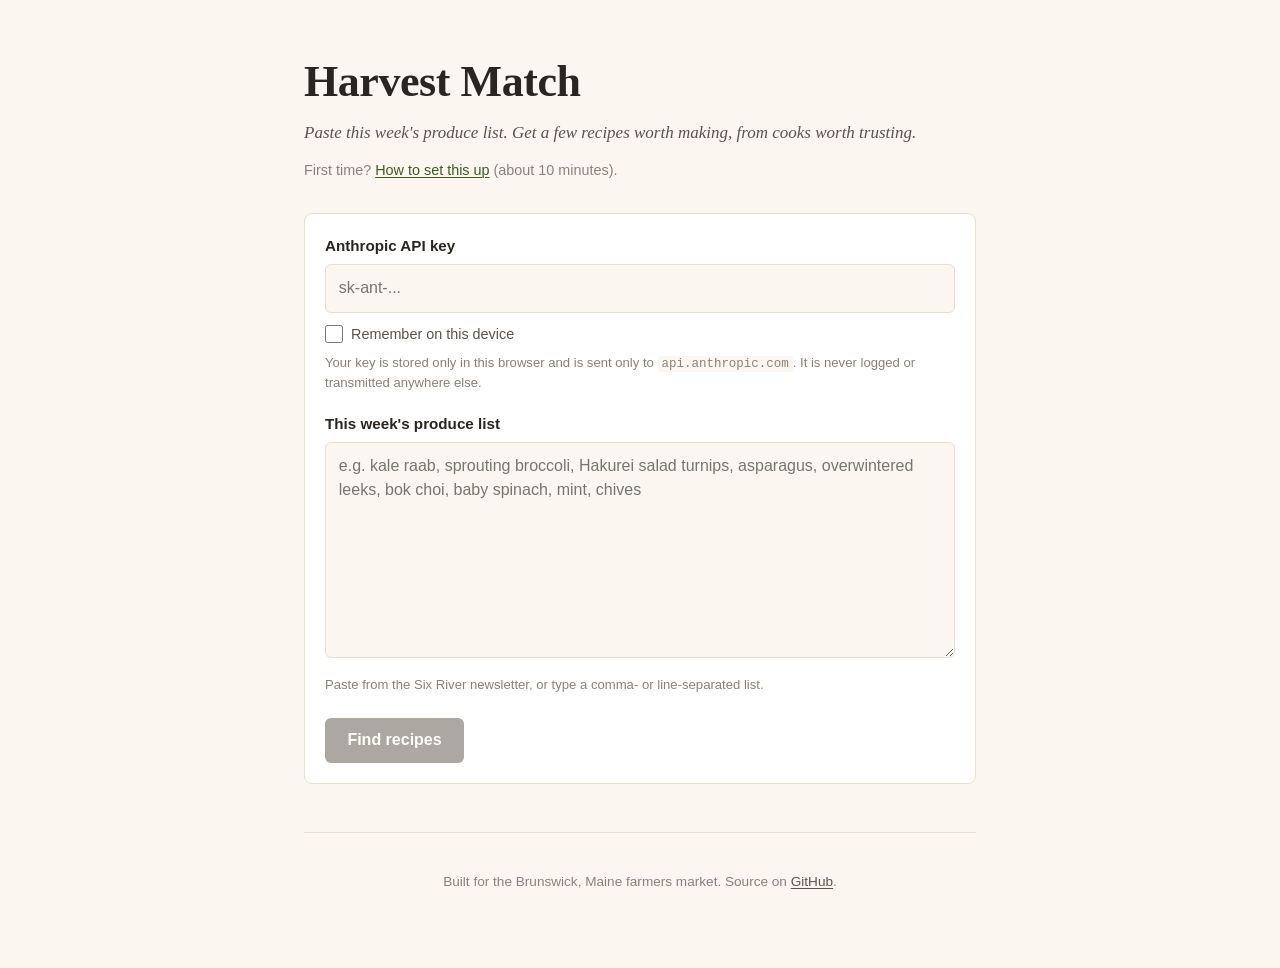
==== http/index.html @ 5d855517 "scaffold v1 of the app under http/ Static single-page app: index.html + styles.css + app.js + prompt" ====
<!doctype html>
<html lang="en">
  <head>
    <meta charset="utf-8" />
    <meta name="viewport" content="width=device-width, initial-scale=1" />
    <meta name="description" content="Paste this week's farmers market produce list, get curated recipes from a hand-picked set of cooks. For the Brunswick, Maine market." />
    <title>Harvest Match</title>
    <link rel="stylesheet" href="styles.css" />
  </head>
  <body>
    <header class="site-header">
      <h1>Harvest Match</h1>
      <p class="tagline">
        Paste this week's produce list. Get a few recipes worth making, from cooks worth trusting.
      </p>
      <p class="setup-link">
        First time? <a href="how-to-use.html">How to set this up</a> (about 10 minutes).
      </p>
    </header>

    <main>
      <form id="harvest-form" autocomplete="off">
        <div class="field">
          <label for="api-key">Anthropic API key</label>
          <input
            id="api-key"
            type="password"
            inputmode="text"
            autocapitalize="off"
            autocorrect="off"
            spellcheck="false"
            placeholder="sk-ant-..."
            required
          />
          <label class="checkbox-row">
            <input type="checkbox" id="remember-key" />
            <span>Remember on this device</span>
          </label>
          <p class="hint">
            Your key is stored only in this browser and is sent only to
            <code>api.anthropic.com</code>. It is never logged or transmitted anywhere else.
          </p>
        </div>

        <div class="field">
          <label for="produce-list">This week's produce list</label>
          <textarea
            id="produce-list"
            rows="8"
            placeholder="e.g. kale raab, sprouting broccoli, Hakurei salad turnips, asparagus, overwintered leeks, bok choi, baby spinach, mint, chives"
            required
          ></textarea>
          <p class="hint">
            Paste from the Six River newsletter, or type a comma- or line-separated list.
          </p>
        </div>

        <button type="submit" id="submit-button" disabled>Find recipes</button>
      </form>

      <section id="output-section" hidden aria-live="polite">
        <div id="status-line"></div>
        <article id="output" class="markdown-body"></article>
      </section>
    </main>

    <footer class="site-footer">
      <p>
        Built for the Brunswick, Maine farmers market. Source on
        <a href="https://github.com/HadleyHorch/harvest-match">GitHub</a>.
      </p>
    </footer>

    <script type="module" src="app.js"></script>
  </body>
</html>
---- http/styles.css ----
:root {
  --bg: #fbf7f0;
  --surface: #ffffff;
  --ink: #2a2520;
  --ink-soft: #5b544c;
  --ink-faint: #8a8278;
  --rule: #e7dfd2;
  --accent: #5b7a3a;
  --accent-strong: #3f5a25;
  --error-bg: #fbe9e7;
  --error-ink: #8a2a17;
  --radius: 8px;
  --maxw: 42rem;
  --font-body: ui-serif, Georgia, "Iowan Old Style", "Palatino Linotype", serif;
  --font-ui: -apple-system, BlinkMacSystemFont, "Segoe UI", Roboto, "Helvetica Neue", Arial, sans-serif;
}

* {
  box-sizing: border-box;
}

html {
  -webkit-text-size-adjust: 100%;
}

body {
  margin: 0;
  background: var(--bg);
  color: var(--ink);
  font-family: var(--font-body);
  font-size: 17px;
  line-height: 1.55;
  padding: 1.5rem 1.25rem 4rem;
}

main,
.site-header,
.site-footer {
  max-width: var(--maxw);
  margin: 0 auto;
}

.site-header {
  margin-bottom: 2rem;
}

.site-header h1 {
  font-size: 2.25rem;
  margin: 0 0 0.25rem;
  letter-spacing: -0.01em;
}

.tagline {
  margin: 0.25rem 0 0.75rem;
  color: var(--ink-soft);
  font-style: italic;
}

.setup-link {
  margin: 0;
  font-family: var(--font-ui);
  font-size: 0.9rem;
  color: var(--ink-faint);
}

.setup-link a {
  color: var(--accent-strong);
}

a {
  color: var(--accent-strong);
  text-decoration-thickness: 1px;
  text-underline-offset: 2px;
}

a:hover {
  color: var(--accent);
}

form {
  background: var(--surface);
  border: 1px solid var(--rule);
  border-radius: var(--radius);
  padding: 1.25rem;
  margin-bottom: 2rem;
}

.field + .field {
  margin-top: 1.25rem;
}

label {
  display: block;
  font-family: var(--font-ui);
  font-weight: 600;
  font-size: 0.95rem;
  margin-bottom: 0.4rem;
  color: var(--ink);
}

input[type="password"],
input[type="text"],
textarea {
  width: 100%;
  font: inherit;
  font-family: var(--font-ui);
  font-size: 1rem;
  padding: 0.7rem 0.8rem;
  border: 1px solid var(--rule);
  border-radius: 6px;
  background: var(--bg);
  color: var(--ink);
  min-height: 44px;
}

textarea {
  resize: vertical;
  line-height: 1.5;
}

input:focus,
textarea:focus {
  outline: 2px solid var(--accent);
  outline-offset: 1px;
  border-color: var(--accent);
}

.checkbox-row {
  display: flex;
  align-items: center;
  gap: 0.5rem;
  margin: 0.6rem 0 0;
  font-weight: 400;
  font-family: var(--font-ui);
  font-size: 0.9rem;
  color: var(--ink-soft);
  cursor: pointer;
}

.checkbox-row input {
  width: 18px;
  height: 18px;
  margin: 0;
}

.hint {
  margin: 0.5rem 0 0;
  font-family: var(--font-ui);
  font-size: 0.82rem;
  color: var(--ink-faint);
  line-height: 1.45;
}

.hint code {
  font-size: 0.78rem;
  background: var(--bg);
  padding: 1px 4px;
  border-radius: 3px;
}

button {
  font-family: var(--font-ui);
  font-size: 1rem;
  font-weight: 600;
  padding: 0.85rem 1.4rem;
  margin-top: 1.5rem;
  min-height: 44px;
  border: none;
  border-radius: 6px;
  background: var(--accent-strong);
  color: #fff;
  cursor: pointer;
  width: 100%;
  transition: background 120ms ease;
}

button:hover:not(:disabled) {
  background: var(--accent);
}

button:disabled {
  background: var(--ink-faint);
  cursor: not-allowed;
  opacity: 0.7;
}

#output-section {
  margin-top: 1rem;
}

#status-line {
  font-family: var(--font-ui);
  font-size: 0.9rem;
  color: var(--ink-faint);
  margin-bottom: 1rem;
  min-height: 1.2em;
}

#status-line.error {
  background: var(--error-bg);
  color: var(--error-ink);
  padding: 0.6rem 0.8rem;
  border-radius: 6px;
}

#status-line .search-event {
  display: inline-block;
  margin-right: 0.4rem;
  opacity: 0.8;
}

.markdown-body {
  background: var(--surface);
  border: 1px solid var(--rule);
  border-radius: var(--radius);
  padding: 1.25rem 1.5rem;
}

.markdown-body h1,
.markdown-body h2,
.markdown-body h3 {
  font-family: var(--font-body);
  letter-spacing: -0.005em;
}

.markdown-body h2 {
  font-size: 1.25rem;
  border-bottom: 1px solid var(--rule);
  padding-bottom: 0.3rem;
  margin-top: 1.75rem;
}

.markdown-body h3 {
  font-size: 1.1rem;
  margin-top: 1.25rem;
}

.markdown-body ol,
.markdown-body ul {
  padding-left: 1.4rem;
}

.markdown-body ol > li {
  margin-bottom: 1rem;
}

.markdown-body p {
  margin: 0.4rem 0;
}

.markdown-body hr {
  border: none;
  border-top: 1px solid var(--rule);
  margin: 1.5rem 0;
}

.markdown-body code {
  font-size: 0.85em;
  background: var(--bg);
  padding: 1px 4px;
  border-radius: 3px;
}

.site-footer {
  margin-top: 3rem;
  padding-top: 1.5rem;
  border-top: 1px solid var(--rule);
  font-family: var(--font-ui);
  font-size: 0.85rem;
  color: var(--ink-faint);
  text-align: center;
}

.site-footer a {
  color: var(--ink-soft);
}

@media (min-width: 720px) {
  body {
    padding-top: 3rem;
  }

  .site-header h1 {
    font-size: 2.75rem;
  }

  button {
    width: auto;
  }
}
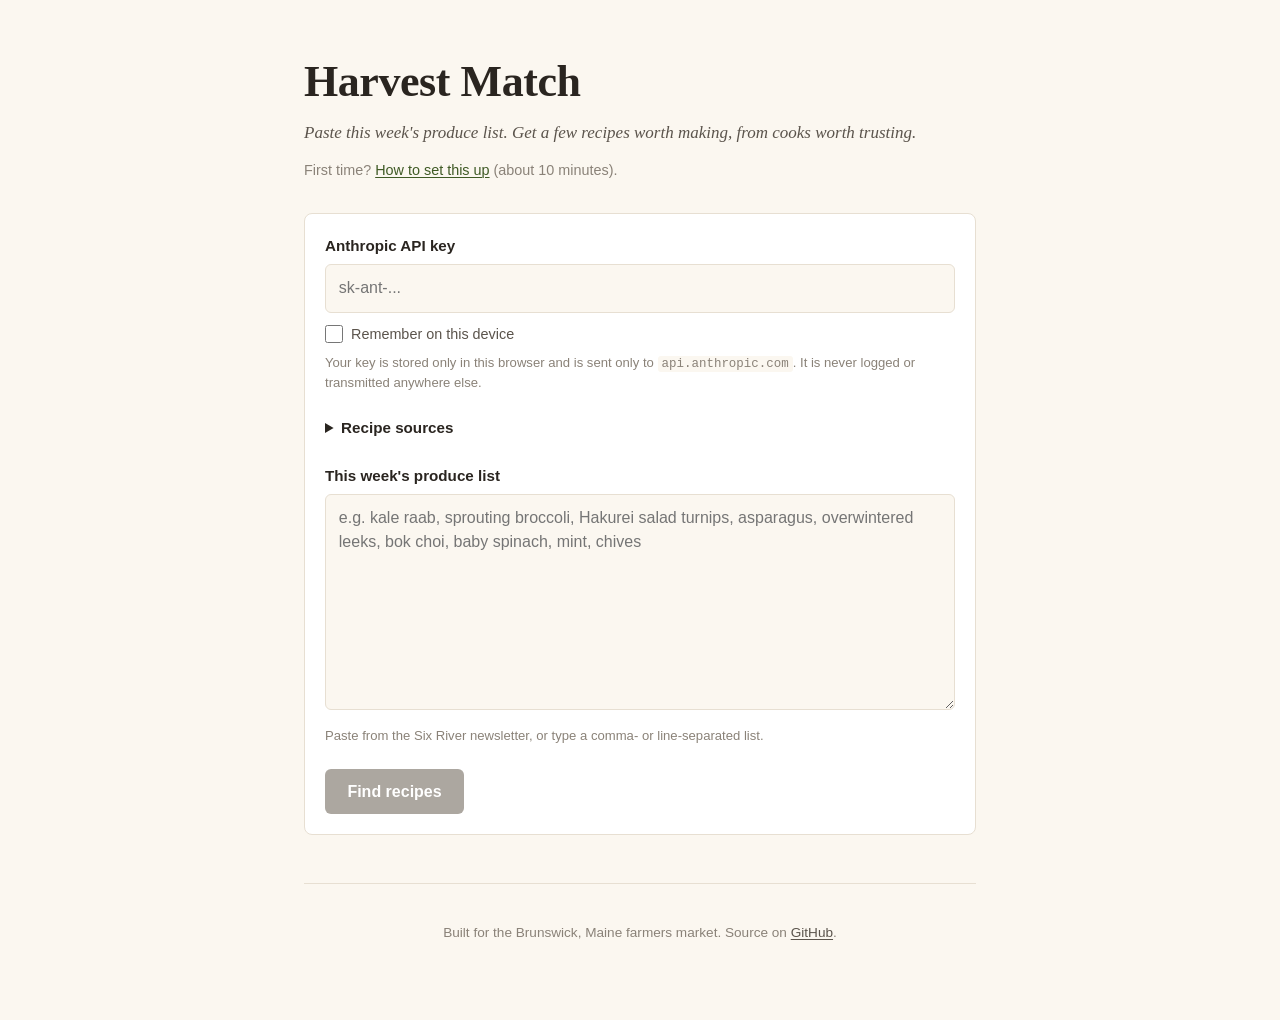
==== commit a1ef0fd0: "Version 1" ====
--- a/http/index.html
+++ b/http/index.html
@@ -43,6 +43,45 @@
         </div>
 
         <div class="field">
+          <details id="sources-details" class="sources">
+            <summary>
+              <span class="summary-label">Recipe sources</span>
+              <span id="sources-count" class="count"></span>
+            </summary>
+            <p class="hint">
+              The cooks Harvest Match searches when building your week's recipes. Uncheck any you'd rather skip; add your own below. Each active source adds a web search or two per request, so more sources means a slightly higher cost (still pennies — but trim if you want it faster and cheaper).
+            </p>
+            <ul id="default-sources" class="source-list"></ul>
+            <div id="custom-sources-block" hidden>
+              <p class="sources-subhead">Your additions</p>
+              <ul id="custom-sources" class="source-list"></ul>
+            </div>
+            <div class="add-source">
+              <input
+                id="source-name"
+                type="text"
+                placeholder="Name (e.g. Food52)"
+                autocomplete="off"
+                autocapitalize="words"
+                spellcheck="false"
+              />
+              <input
+                id="source-url"
+                type="text"
+                placeholder="URL (e.g. food52.com)"
+                autocomplete="off"
+                autocapitalize="off"
+                spellcheck="false"
+              />
+              <button type="button" id="add-source-button" disabled>Add</button>
+            </div>
+            <p id="sources-warning" class="hint warning" hidden>
+              You've turned off every source. Re-enable at least one before searching.
+            </p>
+          </details>
+        </div>
+
+        <div class="field">
           <label for="produce-list">This week's produce list</label>
           <textarea
             id="produce-list"
--- a/http/styles.css
+++ b/http/styles.css
@@ -184,6 +184,196 @@
   opacity: 0.7;
 }
 
+.sources summary {
+  cursor: pointer;
+  font-family: var(--font-ui);
+  font-weight: 600;
+  font-size: 0.95rem;
+  padding: 0.25rem 0;
+  color: var(--ink);
+}
+
+.sources summary .count {
+  font-weight: 400;
+  color: var(--ink-faint);
+  font-size: 0.85rem;
+  margin-left: 0.35rem;
+}
+
+.sources summary:hover .summary-label {
+  color: var(--accent-strong);
+}
+
+.sources[open] summary {
+  margin-bottom: 0.35rem;
+}
+
+.source-list {
+  list-style: none;
+  padding: 0;
+  margin: 0.5rem 0 0;
+  font-family: var(--font-ui);
+  font-size: 0.9rem;
+}
+
+.source-list li {
+  padding: 0.4rem 0;
+  border-bottom: 1px solid var(--rule);
+}
+
+.source-list li:last-child {
+  border-bottom: none;
+}
+
+.source-row {
+  display: flex;
+  align-items: center;
+  gap: 0.5rem;
+  flex-wrap: wrap;
+  cursor: pointer;
+  margin: 0;
+  font-weight: 400;
+}
+
+.source-row input[type="checkbox"] {
+  margin: 0;
+  width: 18px;
+  height: 18px;
+  flex-shrink: 0;
+}
+
+.source-row.excluded .source-name,
+.source-row.excluded .source-url,
+.source-row.excluded .source-note {
+  text-decoration: line-through;
+  color: var(--ink-faint);
+}
+
+.source-name {
+  font-weight: 500;
+  color: var(--ink);
+}
+
+.source-url {
+  color: var(--ink-soft);
+  font-size: 0.85rem;
+}
+
+.source-note {
+  color: var(--ink-faint);
+  font-size: 0.8rem;
+  font-style: italic;
+}
+
+.sources-subhead {
+  margin: 0.9rem 0 0.1rem;
+  font-family: var(--font-ui);
+  font-size: 0.82rem;
+  font-weight: 600;
+  color: var(--ink-soft);
+  text-transform: uppercase;
+  letter-spacing: 0.04em;
+}
+
+.source-list .custom {
+  display: flex;
+  align-items: center;
+  gap: 0.5rem;
+  flex-wrap: wrap;
+}
+
+.add-source {
+  display: grid;
+  grid-template-columns: 1fr;
+  gap: 0.5rem;
+  margin-top: 0.85rem;
+}
+
+.add-source input {
+  margin: 0;
+  font-size: 0.9rem;
+  padding: 0.5rem 0.65rem;
+  min-height: 38px;
+}
+
+.add-source button {
+  margin: 0;
+  padding: 0.5rem 1rem;
+  font-size: 0.9rem;
+  min-height: 38px;
+  width: 100%;
+}
+
+@media (min-width: 480px) {
+  .add-source {
+    grid-template-columns: 1fr 1fr auto;
+  }
+  .add-source button {
+    width: auto;
+  }
+}
+
+.link-button {
+  background: none;
+  border: none;
+  color: var(--accent-strong);
+  font-family: var(--font-ui);
+  font-size: 0.85rem;
+  padding: 0;
+  margin: 0 0 0 auto;
+  cursor: pointer;
+  width: auto;
+  min-height: 0;
+  text-decoration: underline;
+  font-weight: 500;
+}
+
+.link-button:hover {
+  background: none;
+  color: var(--accent);
+}
+
+.hint.warning {
+  color: var(--error-ink);
+  background: var(--error-bg);
+  padding: 0.5rem 0.65rem;
+  border-radius: 4px;
+  margin-top: 0.6rem;
+}
+
+.link-warning {
+  background: var(--error-bg);
+  color: var(--error-ink);
+  border-radius: var(--radius);
+  padding: 0.85rem 1rem;
+  margin-bottom: 1rem;
+  font-family: var(--font-ui);
+  font-size: 0.9rem;
+  line-height: 1.45;
+}
+
+.link-warning strong {
+  display: block;
+  margin-bottom: 0.25rem;
+}
+
+.link-warning p {
+  margin: 0 0 0.5rem;
+}
+
+.link-warning ul {
+  margin: 0;
+  padding-left: 1.2rem;
+}
+
+.link-warning code {
+  background: rgba(255, 255, 255, 0.55);
+  padding: 1px 4px;
+  border-radius: 3px;
+  font-size: 0.85em;
+  word-break: break-all;
+}
+
 #output-section {
   margin-top: 1rem;
 }
